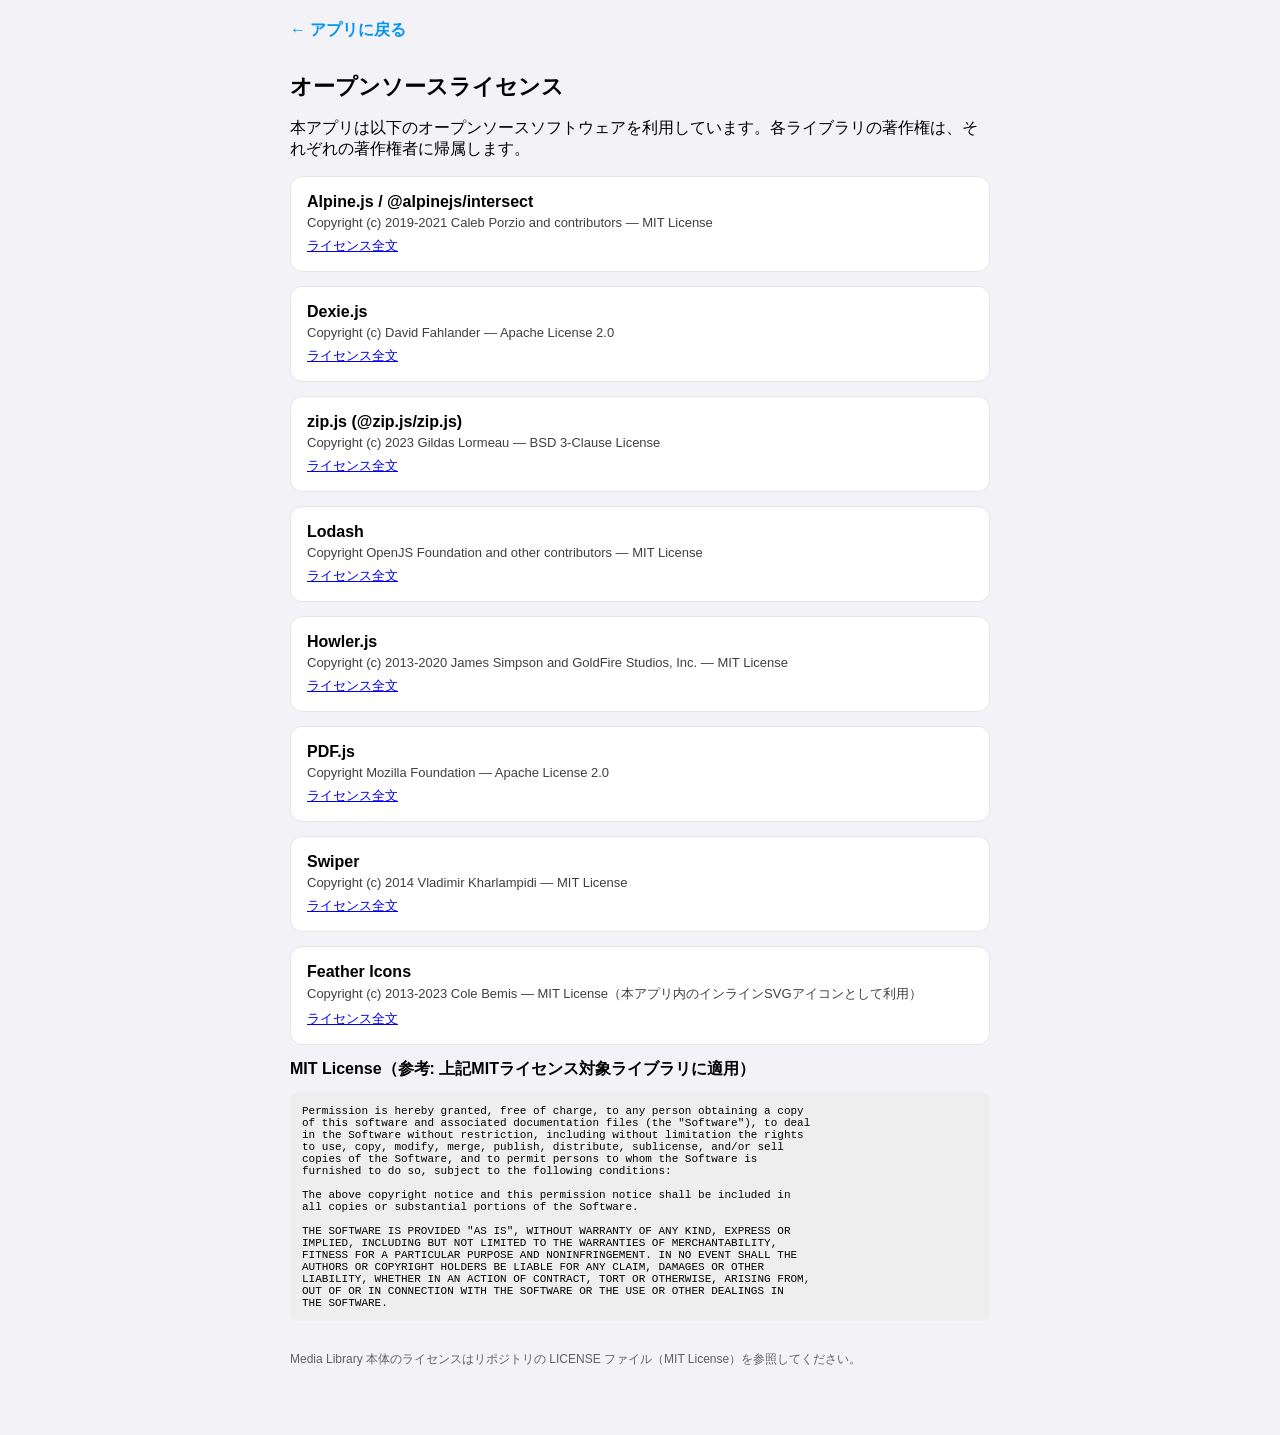
==== credit.html @ 9e895e3e "Initial release: offline manga/audio/video library web app" ====
<!DOCTYPE html>
<html lang="ja">
<head>
    <meta charset="UTF-8">
    <meta name="viewport" content="width=device-width, initial-scale=1.0">
    <title>オープンソースライセンス - Media Library</title>
    <style>
        body { margin: 0; padding: 20px; font-family: -apple-system, sans-serif; background: #f2f2f7; color: #000; max-width: 700px; margin: 0 auto; }
        @media (prefers-color-scheme: dark) {
            body { background: #000; color: #fff; }
            .card { background: #1c1c1e !important; border-color: #38383a !important; }
            a { color: #4db3ff; }
            pre { background: #2c2c2e !important; color: #ddd; }
        }
        h1 { font-size: 22px; }
        .back { display: inline-block; margin-bottom: 16px; color: #0095f6; text-decoration: none; font-weight: bold; }
        .card { background: #fff; border: 1px solid #e5e5ea; border-radius: 12px; padding: 16px; margin-bottom: 14px; }
        .card h2 { font-size: 16px; margin: 0 0 4px; }
        .card .meta { font-size: 13px; opacity: 0.75; margin-bottom: 6px; }
        .card a { font-size: 13px; word-break: break-all; }
        pre { background: #eee; padding: 12px; border-radius: 8px; font-size: 11px; white-space: pre-wrap; }
        footer { font-size: 12px; opacity: 0.6; margin: 30px 0; }
    </style>
</head>
<body>
    <a class="back" href="index.html">← アプリに戻る</a>
    <h1>オープンソースライセンス</h1>
    <p>本アプリは以下のオープンソースソフトウェアを利用しています。各ライブラリの著作権は、それぞれの著作権者に帰属します。</p>

    <div class="card">
        <h2>Alpine.js / @alpinejs/intersect</h2>
        <div class="meta">Copyright (c) 2019-2021 Caleb Porzio and contributors — MIT License</div>
        <a href="https://github.com/alpinejs/alpine/blob/main/LICENSE.md" target="_blank" rel="noopener">ライセンス全文</a>
    </div>

    <div class="card">
        <h2>Dexie.js</h2>
        <div class="meta">Copyright (c) David Fahlander — Apache License 2.0</div>
        <a href="https://github.com/dexie/Dexie.js/blob/master/LICENSE" target="_blank" rel="noopener">ライセンス全文</a>
    </div>

    <div class="card">
        <h2>zip.js (@zip.js/zip.js)</h2>
        <div class="meta">Copyright (c) 2023 Gildas Lormeau — BSD 3-Clause License</div>
        <a href="https://github.com/gildas-lormeau/zip.js/blob/master/LICENSE" target="_blank" rel="noopener">ライセンス全文</a>
    </div>

    <div class="card">
        <h2>Lodash</h2>
        <div class="meta">Copyright OpenJS Foundation and other contributors — MIT License</div>
        <a href="https://github.com/lodash/lodash/blob/main/LICENSE" target="_blank" rel="noopener">ライセンス全文</a>
    </div>

    <div class="card">
        <h2>Howler.js</h2>
        <div class="meta">Copyright (c) 2013-2020 James Simpson and GoldFire Studios, Inc. — MIT License</div>
        <a href="https://github.com/goldfire/howler.js/blob/master/LICENSE.md" target="_blank" rel="noopener">ライセンス全文</a>
    </div>

    <div class="card">
        <h2>PDF.js</h2>
        <div class="meta">Copyright Mozilla Foundation — Apache License 2.0</div>
        <a href="https://github.com/mozilla/pdf.js/blob/master/LICENSE" target="_blank" rel="noopener">ライセンス全文</a>
    </div>

    <div class="card">
        <h2>Swiper</h2>
        <div class="meta">Copyright (c) 2014 Vladimir Kharlampidi — MIT License</div>
        <a href="https://github.com/nolimits4web/swiper/blob/master/LICENSE" target="_blank" rel="noopener">ライセンス全文</a>
    </div>

    <div class="card">
        <h2>Feather Icons</h2>
        <div class="meta">Copyright (c) 2013-2023 Cole Bemis — MIT License（本アプリ内のインラインSVGアイコンとして利用）</div>
        <a href="https://github.com/feathericons/feather/blob/main/LICENSE" target="_blank" rel="noopener">ライセンス全文</a>
    </div>

    <h2 style="font-size:16px;">MIT License（参考: 上記MITライセンス対象ライブラリに適用）</h2>
    <pre>Permission is hereby granted, free of charge, to any person obtaining a copy
of this software and associated documentation files (the "Software"), to deal
in the Software without restriction, including without limitation the rights
to use, copy, modify, merge, publish, distribute, sublicense, and/or sell
copies of the Software, and to permit persons to whom the Software is
furnished to do so, subject to the following conditions:

The above copyright notice and this permission notice shall be included in
all copies or substantial portions of the Software.

THE SOFTWARE IS PROVIDED "AS IS", WITHOUT WARRANTY OF ANY KIND, EXPRESS OR
IMPLIED, INCLUDING BUT NOT LIMITED TO THE WARRANTIES OF MERCHANTABILITY,
FITNESS FOR A PARTICULAR PURPOSE AND NONINFRINGEMENT. IN NO EVENT SHALL THE
AUTHORS OR COPYRIGHT HOLDERS BE LIABLE FOR ANY CLAIM, DAMAGES OR OTHER
LIABILITY, WHETHER IN AN ACTION OF CONTRACT, TORT OR OTHERWISE, ARISING FROM,
OUT OF OR IN CONNECTION WITH THE SOFTWARE OR THE USE OR OTHER DEALINGS IN
THE SOFTWARE.</pre>

    <footer>Media Library 本体のライセンスはリポジトリの LICENSE ファイル（MIT License）を参照してください。</footer>
</body>
</html>
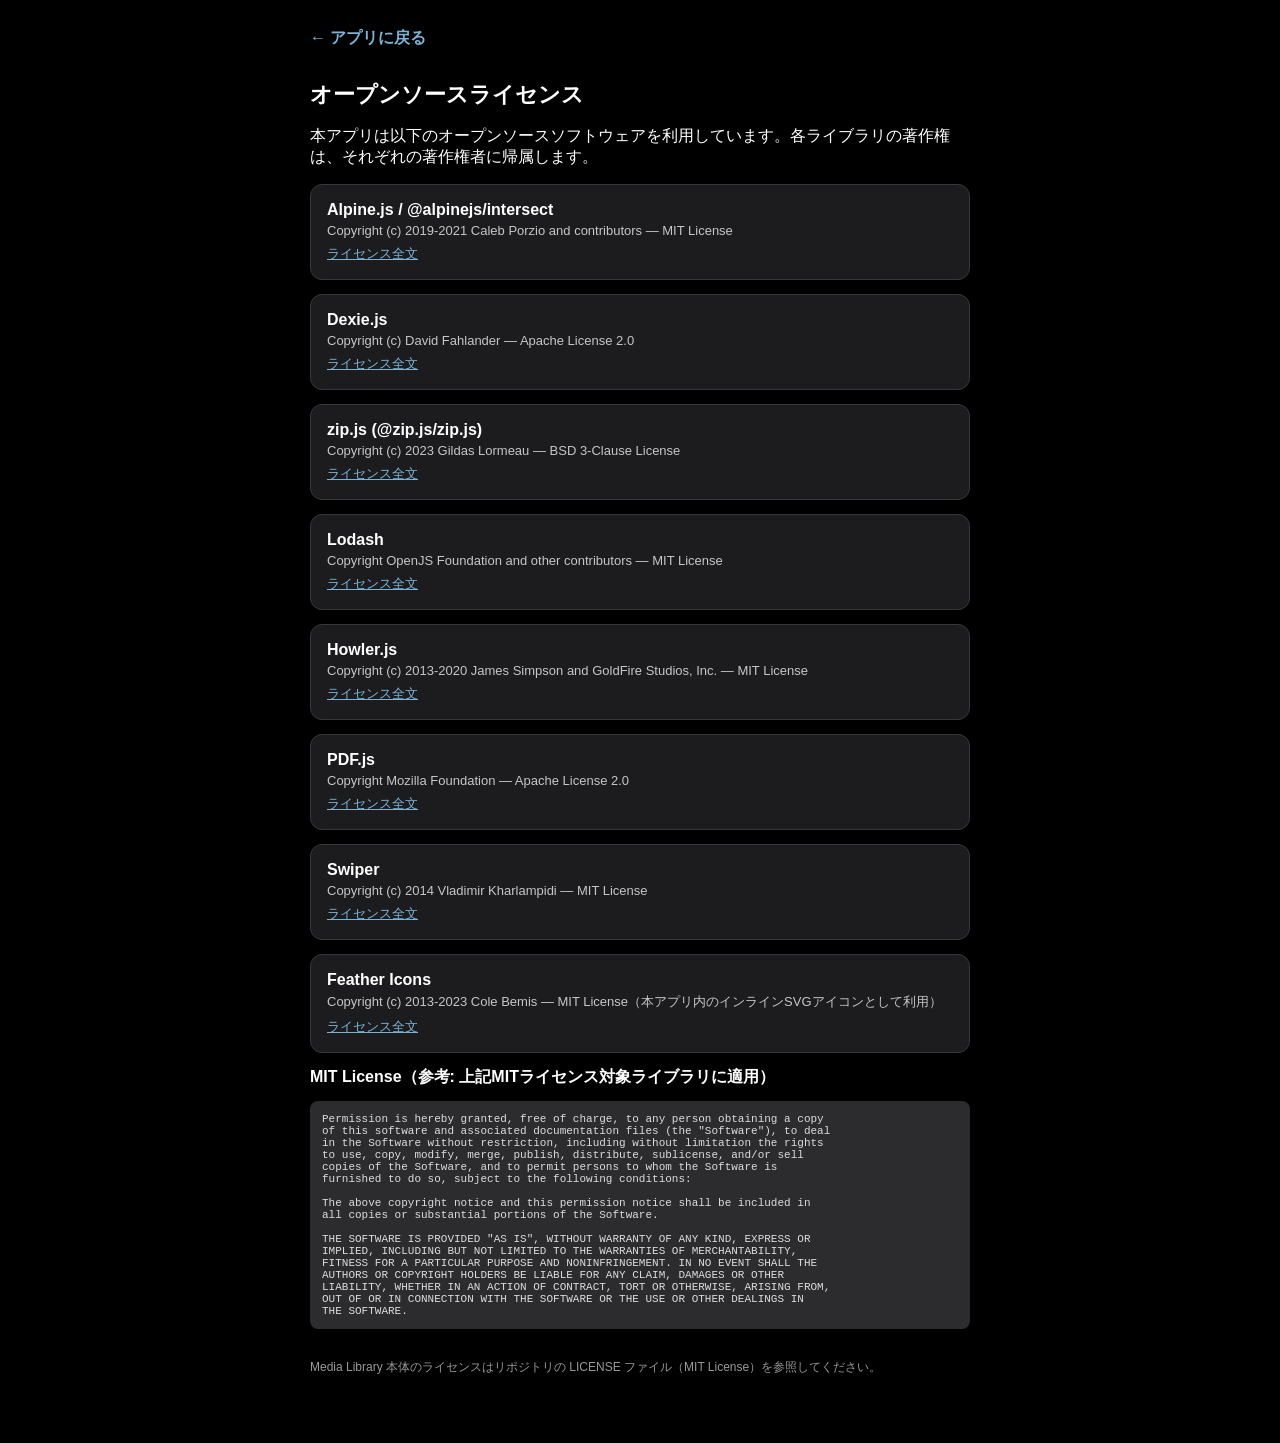
==== commit 8169e3b5: "v2.0.0: オンコミへ全面刷新 - iOS風ダークUIへ全面リニューアル (ダークモード固定、アクセント #7bb3d7) - フォルダ自動ライブラリ: 端末フォルダを選ぶだけでZIP/CBZ/P" ====
--- a/credit.html
+++ b/credit.html
@@ -3,18 +3,15 @@
 <head>
     <meta charset="UTF-8">
     <meta name="viewport" content="width=device-width, initial-scale=1.0">
-    <title>オープンソースライセンス - Media Library</title>
+    <title>オープンソースライセンス - オンコミ</title>
     <style>
-        body { margin: 0; padding: 20px; font-family: -apple-system, sans-serif; background: #f2f2f7; color: #000; max-width: 700px; margin: 0 auto; }
-        @media (prefers-color-scheme: dark) {
-            body { background: #000; color: #fff; }
-            .card { background: #1c1c1e !important; border-color: #38383a !important; }
-            a { color: #4db3ff; }
-            pre { background: #2c2c2e !important; color: #ddd; }
-        }
+        * { box-sizing: border-box; }
+        body { margin: 0 auto; padding: 20px; padding-top: calc(28px + env(safe-area-inset-top, 0px)); font-family: -apple-system, sans-serif; background: #000; color: #fff; max-width: 700px; }
+        a { color: #7bb3d7; }
+        pre { background: #2c2c2e !important; color: #ddd; }
         h1 { font-size: 22px; }
-        .back { display: inline-block; margin-bottom: 16px; color: #0095f6; text-decoration: none; font-weight: bold; }
-        .card { background: #fff; border: 1px solid #e5e5ea; border-radius: 12px; padding: 16px; margin-bottom: 14px; }
+        .back { display: inline-block; margin-bottom: 16px; color: #7bb3d7; text-decoration: none; font-weight: bold; }
+        .card { background: #1c1c1e; border: 1px solid #38383a; border-radius: 12px; padding: 16px; margin-bottom: 14px; }
         .card h2 { font-size: 16px; margin: 0 0 4px; }
         .card .meta { font-size: 13px; opacity: 0.75; margin-bottom: 6px; }
         .card a { font-size: 13px; word-break: break-all; }
